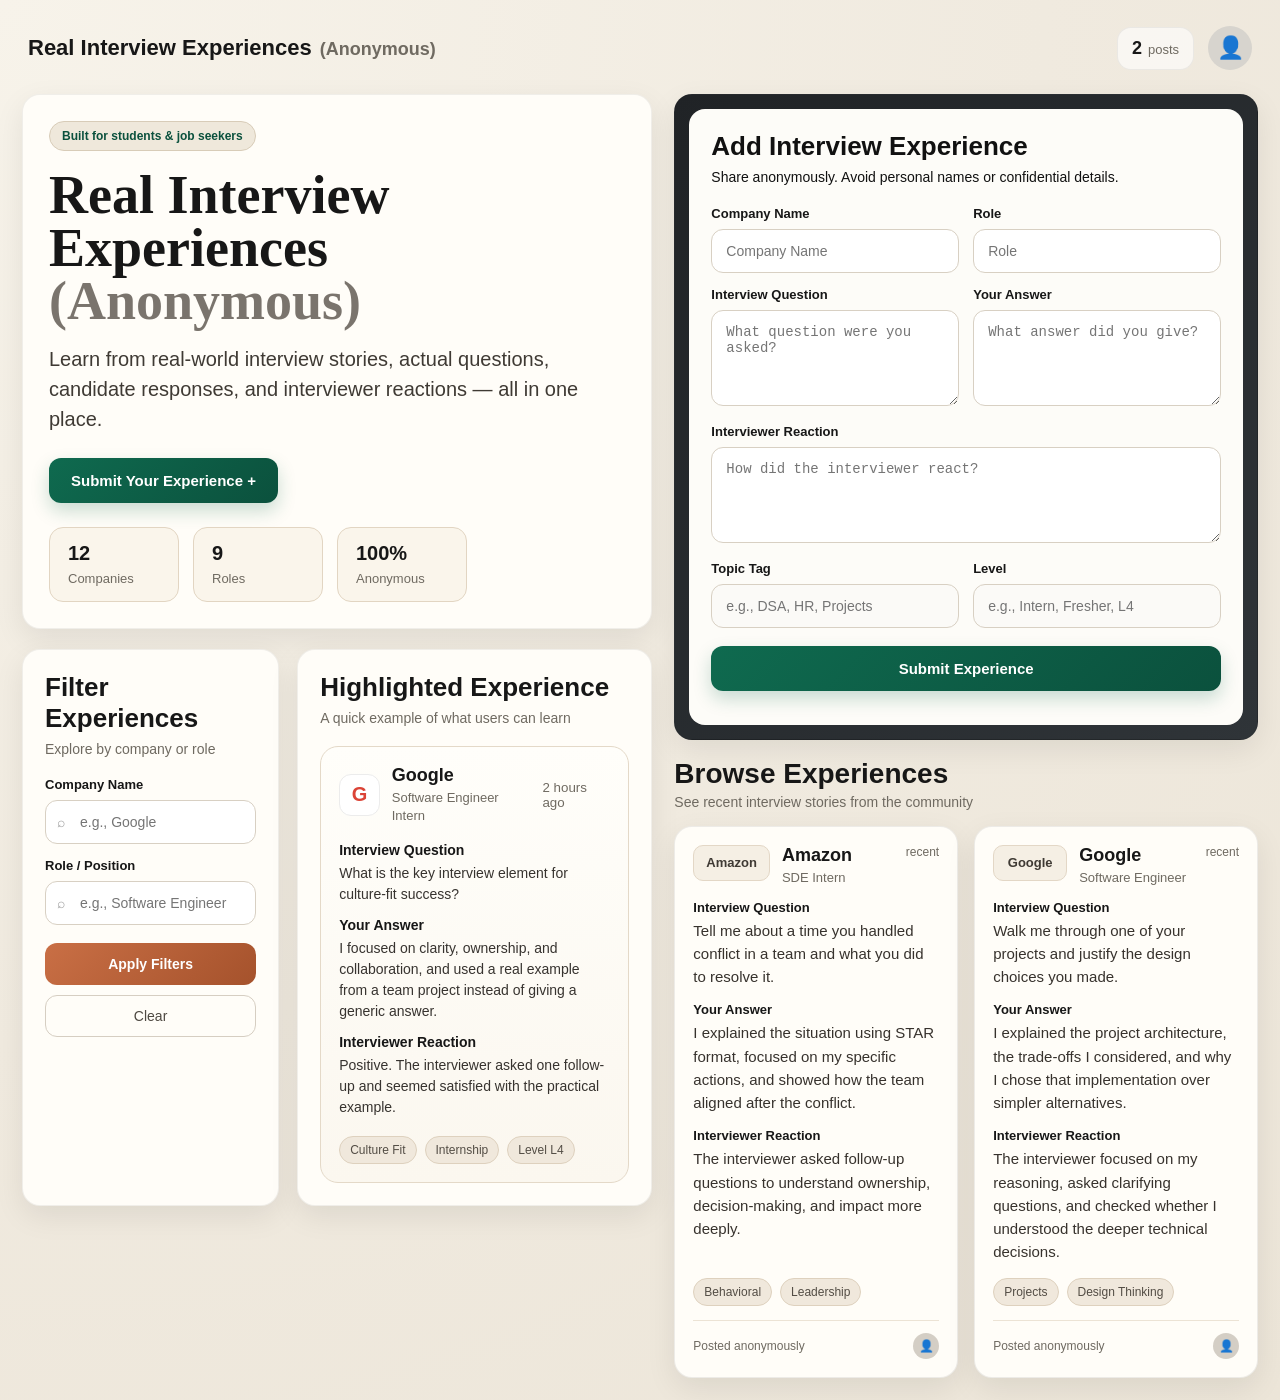
==== frontend/index.html @ eb9c809f "Initial commit for interview platform MVP" ====
<!DOCTYPE html>
<html lang="en">
<head>
  <meta charset="UTF-8" />
  <meta name="viewport" content="width=device-width, initial-scale=1.0" />
  <title>Real Interview Experiences</title>
  <link rel="stylesheet" href="style.css" />
</head>
<body>
  <div class="page-shell">
    <header class="topbar">
      <div class="brand">
        <span class="brand-main">Real Interview Experiences</span>
        <span class="brand-sub">(Anonymous)</span>
      </div>

      <div class="topbar-right">
        <div class="top-stat">
          <span class="stat-number" id="totalPosts">24</span>
          <span class="stat-label">posts</span>
        </div>
        <div class="profile-icon">👤</div>
      </div>
    </header>

    <main class="layout">
      <section class="left-panel">
        <div class="hero card soft-card">
          <div class="hero-badge">Built for students & job seekers</div>
          <h1>
            Real Interview Experiences
            <span>(Anonymous)</span>
          </h1>
          <p>
            Learn from real-world interview stories, actual questions, candidate
            responses, and interviewer reactions — all in one place.
          </p>

          <div class="hero-actions">
            <button class="primary-btn" id="scrollToFormBtn">Submit Your Experience +</button>
          </div>

          <div class="hero-stats">
            <div class="mini-stat">
              <strong>12</strong>
              <span>Companies</span>
            </div>
            <div class="mini-stat">
              <strong>9</strong>
              <span>Roles</span>
            </div>
            <div class="mini-stat">
              <strong>100%</strong>
              <span>Anonymous</span>
            </div>
          </div>
        </div>

        <div class="left-grid">
          <aside class="filters card">
            <div class="section-head">
              <h2>Filter Experiences</h2>
              <p>Explore by company or role</p>
            </div>

            <div class="form-group">
              <label for="companyFilter">Company Name</label>
              <div class="input-wrap">
                <span class="input-icon">⌕</span>
                <input type="text" id="companyFilter" placeholder="e.g., Google" />
              </div>
            </div>

            <div class="form-group">
              <label for="roleFilter">Role / Position</label>
              <div class="input-wrap">
                <span class="input-icon">⌕</span>
                <input type="text" id="roleFilter" placeholder="e.g., Software Engineer" />
              </div>
            </div>

            <button class="filter-btn" id="applyFiltersBtn">Apply Filters</button>
            <button class="clear-btn" id="clearFiltersBtn">Clear</button>
          </aside>

          <div class="featured card">
            <div class="section-head">
              <h2>Highlighted Experience</h2>
              <p>A quick example of what users can learn</p>
            </div>

            <div class="featured-card">
              <div class="featured-top">
                <div class="company-box google">G</div>
                <div>
                  <h3>Google</h3>
                  <span>Software Engineer Intern</span>
                </div>
                <small>2 hours ago</small>
              </div>

              <div class="featured-body">
                <div class="content-block">
                  <h4>Interview Question</h4>
                  <p>
                    What is the key interview element for culture-fit success?
                  </p>
                </div>

                <div class="content-block">
                  <h4>Your Answer</h4>
                  <p>
                    I focused on clarity, ownership, and collaboration, and used
                    a real example from a team project instead of giving a generic answer.
                  </p>
                </div>

                <div class="content-block">
                  <h4>Interviewer Reaction</h4>
                  <p>
                    Positive. The interviewer asked one follow-up and seemed satisfied
                    with the practical example.
                  </p>
                </div>
              </div>

              <div class="featured-footer">
                <span class="tag">Culture Fit</span>
                <span class="tag">Internship</span>
                <span class="tag">Level L4</span>
              </div>
            </div>
          </div>
        </div>
      </section>

      <section class="right-panel">
        <div class="submit-card card dark-surface" id="submissionSection">
          <div class="submit-inner">
            <div class="section-head light">
              <h2>Add Interview Experience</h2>
              <p>Share anonymously. Avoid personal names or confidential details.</p>
            </div>

            <form id="experienceForm">
              <div class="form-row">
                <div class="form-group">
                  <label for="companyName">Company Name</label>
                  <input type="text" id="companyName" placeholder="Company Name" required />
                </div>

                <div class="form-group">
                  <label for="roleName">Role</label>
                  <input type="text" id="roleName" placeholder="Role" required />
                </div>
              </div>

              <div class="form-row">
                <div class="form-group">
                  <label for="questionText">Interview Question</label>
                  <textarea id="questionText" placeholder="What question were you asked?" required></textarea>
                </div>

                <div class="form-group">
                  <label for="answerText">Your Answer</label>
                  <textarea id="answerText" placeholder="What answer did you give?" required></textarea>
                </div>
              </div>

              <div class="form-row single">
                <div class="form-group">
                  <label for="reactionText">Interviewer Reaction</label>
                  <textarea id="reactionText" placeholder="How did the interviewer react?" required></textarea>
                </div>
              </div>

              <div class="form-row meta-row">
                <div class="form-group">
                  <label for="topicTag">Topic Tag</label>
                  <input type="text" id="topicTag" placeholder="e.g., DSA, HR, Projects" />
                </div>

                <div class="form-group">
                  <label for="levelTag">Level</label>
                  <input type="text" id="levelTag" placeholder="e.g., Intern, Fresher, L4" />
                </div>
              </div>

              <button type="submit" class="primary-btn submit-btn">Submit Experience</button>
              <p class="form-message" id="formMessage"></p>
            </form>
          </div>
        </div>

        <div class="feed-wrapper">
          <div class="feed-head">
            <div>
              <h2>Browse Experiences</h2>
              <p>See recent interview stories from the community</p>
            </div>
          </div>

          <div class="feed-grid" id="feedGrid">

  <div class="experience-card" data-company="Amazon" data-role="SDE Intern">
    <div class="card-top">
      <div class="company-logo text-logo">Amazon</div>
      <div class="card-title">
        <h3>Amazon</h3>
        <span>SDE Intern</span>
      </div>
      <div class="card-time">recent</div>
    </div>

    <div class="card-section">
      <h4>Interview Question</h4>
      <p>Tell me about a time you handled conflict in a team and what you did to resolve it.</p>
    </div>

    <div class="card-section">
      <h4>Your Answer</h4>
      <p>I explained the situation using STAR format, focused on my specific actions, and showed how the team aligned after the conflict.</p>
    </div>

    <div class="card-section">
      <h4>Interviewer Reaction</h4>
      <p>The interviewer asked follow-up questions to understand ownership, decision-making, and impact more deeply.</p>
    </div>

    <div class="card-meta">
      <span class="tag">Behavioral</span>
      <span class="tag">Leadership</span>
    </div>

    <div class="card-footer">
      <span>Posted anonymously</span>
      <div class="footer-user">
        <div class="user-dot">👤</div>
      </div>
    </div>
  </div>

  <div class="experience-card" data-company="Google" data-role="Software Engineer">
    <div class="card-top">
      <div class="company-logo text-logo">Google</div>
      <div class="card-title">
        <h3>Google</h3>
        <span>Software Engineer</span>
      </div>
      <div class="card-time">recent</div>
    </div>

    <div class="card-section">
      <h4>Interview Question</h4>
      <p>Walk me through one of your projects and justify the design choices you made.</p>
    </div>

    <div class="card-section">
      <h4>Your Answer</h4>
      <p>I explained the project architecture, the trade-offs I considered, and why I chose that implementation over simpler alternatives.</p>
    </div>

    <div class="card-section">
      <h4>Interviewer Reaction</h4>
      <p>The interviewer focused on my reasoning, asked clarifying questions, and checked whether I understood the deeper technical decisions.</p>
    </div>

    <div class="card-meta">
      <span class="tag">Projects</span>
      <span class="tag">Design Thinking</span>
    </div>

    <div class="card-footer">
      <span>Posted anonymously</span>
      <div class="footer-user">
        <div class="user-dot">👤</div>
      </div>
    </div>
  </div>

</div>

          <div class="empty-state hidden" id="emptyState">
            <h3>No experiences matched your filters</h3>
            <p>Try another company or role, or be the first to share one.</p>
          </div>
        </div>
      </section>
    </main>
  </div>

  <script src="script.js"></script>
</body>
</html>
---- frontend/style.css ----
* {
  margin: 0;
  padding: 0;
  box-sizing: border-box;
}

:root {
  --bg: #f5f0e5;
  --card: #fffdf8;
  --text: #171717;
  --muted: #6f6a61;
  --line: #ddd3c4;
  --green: #0f6a4f;
  --green-dark: #0b513d;
  --accent: #c96f45;
  --accent-dark: #a5522c;
  --dark: #222629;
  --dark-2: #2d3236;
  --shadow: 0 10px 30px rgba(0, 0, 0, 0.08);
  --radius: 18px;
}

body {
  font-family: Arial, Helvetica, sans-serif;
  background: radial-gradient(circle at top left, #f7f3ea 0%, #f0eadf 55%, #ece5d8 100%);
  color: var(--text);
  min-height: 100vh;
}

.page-shell {
  max-width: 1400px;
  margin: 0 auto;
  padding: 22px;
}

.topbar {
  display: flex;
  align-items: center;
  justify-content: space-between;
  margin-bottom: 20px;
  padding: 4px 6px;
}

.brand {
  display: flex;
  align-items: baseline;
  gap: 8px;
  flex-wrap: wrap;
}

.brand-main {
  font-size: 22px;
  font-weight: 700;
}

.brand-sub {
  font-size: 18px;
  color: var(--muted);
  font-weight: 600;
}

.topbar-right {
  display: flex;
  align-items: center;
  gap: 14px;
}

.top-stat {
  background: rgba(255, 255, 255, 0.6);
  border: 1px solid rgba(0, 0, 0, 0.06);
  padding: 10px 14px;
  border-radius: 14px;
  display: flex;
  gap: 6px;
  align-items: baseline;
}

.stat-number {
  font-size: 18px;
  font-weight: 700;
}

.stat-label {
  font-size: 13px;
  color: var(--muted);
}

.profile-icon {
  width: 44px;
  height: 44px;
  border-radius: 50%;
  display: grid;
  place-items: center;
  background: #d7d4ce;
  font-size: 22px;
}

.layout {
  display: grid;
  grid-template-columns: 1.08fr 1fr;
  gap: 22px;
}

.card {
  background: var(--card);
  border: 1px solid rgba(0, 0, 0, 0.06);
  border-radius: var(--radius);
  box-shadow: var(--shadow);
}

.soft-card {
  padding: 26px;
}

.hero {
  margin-bottom: 20px;
}

.hero-badge {
  display: inline-block;
  background: #efe8db;
  color: var(--green-dark);
  border: 1px solid #d8ccb8;
  border-radius: 999px;
  padding: 7px 12px;
  font-size: 12px;
  font-weight: 700;
  margin-bottom: 18px;
}

.hero h1 {
  font-size: 54px;
  line-height: 0.98;
  font-family: Georgia, "Times New Roman", serif;
  margin-bottom: 16px;
  max-width: 700px;
}

.hero h1 span {
  color: #7a746d;
  display: block;
}

.hero p {
  color: #3f3a34;
  font-size: 20px;
  line-height: 1.5;
  max-width: 760px;
}

.hero-actions {
  margin-top: 24px;
  margin-bottom: 24px;
}

.primary-btn,
.filter-btn {
  border: none;
  cursor: pointer;
  transition: 0.2s ease;
}

.primary-btn {
  background: linear-gradient(135deg, var(--green), var(--green-dark));
  color: white;
  padding: 14px 22px;
  border-radius: 12px;
  font-size: 15px;
  font-weight: 700;
  box-shadow: 0 8px 18px rgba(15, 106, 79, 0.22);
}

.primary-btn:hover {
  transform: translateY(-1px);
}

.hero-stats {
  display: flex;
  gap: 14px;
  flex-wrap: wrap;
}

.mini-stat {
  background: #faf5eb;
  border: 1px solid #e2d5c2;
  padding: 14px 18px;
  border-radius: 14px;
  min-width: 130px;
}

.mini-stat strong {
  display: block;
  font-size: 20px;
  margin-bottom: 4px;
}

.mini-stat span {
  color: var(--muted);
  font-size: 13px;
}

.left-grid {
  display: grid;
  grid-template-columns: 0.42fr 0.58fr;
  gap: 18px;
}

.filters,
.featured {
  padding: 22px;
}

.section-head {
  margin-bottom: 18px;
}

.section-head h2 {
  font-size: 26px;
  margin-bottom: 6px;
}

.section-head p {
  color: var(--muted);
  font-size: 14px;
  line-height: 1.4;
}

.form-group {
  margin-bottom: 14px;
}

.form-group label {
  display: block;
  font-size: 13px;
  font-weight: 700;
  margin-bottom: 8px;
}

input,
textarea {
  width: 100%;
  border: 1px solid #d8d0c3;
  border-radius: 12px;
  padding: 13px 14px;
  font-size: 14px;
  background: #fff;
  color: #1e1e1e;
  outline: none;
  transition: border 0.2s ease, box-shadow 0.2s ease;
}

input:focus,
textarea:focus {
  border-color: #9ba9a3;
  box-shadow: 0 0 0 4px rgba(15, 106, 79, 0.08);
}

textarea {
  min-height: 96px;
  resize: vertical;
}

.input-wrap {
  position: relative;
}

.input-icon {
  position: absolute;
  top: 50%;
  left: 12px;
  transform: translateY(-50%);
  color: #999;
  font-size: 14px;
}

.input-wrap input {
  padding-left: 34px;
}

.filter-btn {
  width: 100%;
  background: linear-gradient(135deg, var(--accent), var(--accent-dark));
  color: white;
  padding: 13px;
  border-radius: 12px;
  font-size: 14px;
  font-weight: 700;
  margin-top: 4px;
  margin-bottom: 10px;
}

.clear-btn {
  width: 100%;
  background: transparent;
  border: 1px solid #d6cec2;
  color: #4e4942;
  padding: 12px;
  border-radius: 12px;
  font-size: 14px;
  cursor: pointer;
}

.featured-card {
  border: 1px solid #e4d9c8;
  border-radius: 18px;
  padding: 18px;
  background: linear-gradient(180deg, #fffefa 0%, #fbf7ef 100%);
}

.featured-top {
  display: flex;
  align-items: center;
  gap: 12px;
  margin-bottom: 18px;
}

.featured-top small {
  margin-left: auto;
  color: var(--muted);
}

.company-box {
  width: 42px;
  height: 42px;
  border-radius: 12px;
  display: grid;
  place-items: center;
  font-weight: 800;
  font-size: 20px;
}

.company-box.google {
  background: #fff;
  border: 1px solid #ececec;
  color: #db4437;
}

.featured-top h3 {
  font-size: 18px;
  margin-bottom: 2px;
}

.featured-top span {
  color: var(--muted);
  font-size: 13px;
}

.featured-body {
  display: flex;
  flex-direction: column;
  gap: 12px;
}

.content-block h4 {
  font-size: 14px;
  margin-bottom: 5px;
}

.content-block p {
  color: #37332f;
  font-size: 14px;
  line-height: 1.5;
}

.featured-footer {
  display: flex;
  gap: 8px;
  flex-wrap: wrap;
  margin-top: 18px;
}

.tag {
  background: #f0e8dc;
  border: 1px solid #ded1be;
  color: #534d45;
  font-size: 12px;
  padding: 6px 10px;
  border-radius: 999px;
}

.dark-surface {
  background: linear-gradient(135deg, #202326 0%, #2f3438 100%);
  padding: 14px;
}

.submit-inner {
  background: #fdfcf8;
  border-radius: 16px;
  padding: 22px;
}

.light h2,
.light p {
  color: #111;
}

.form-row {
  display: grid;
  grid-template-columns: 1fr 1fr;
  gap: 14px;
}

.form-row.single {
  grid-template-columns: 1fr;
}

.meta-row input {
  background: #fbfaf7;
}

.submit-btn {
  width: 100%;
  margin-top: 4px;
}

.form-message {
  margin-top: 12px;
  font-size: 14px;
  color: var(--green);
  font-weight: 600;
}

.feed-wrapper {
  margin-top: 18px;
}

.feed-head {
  margin-bottom: 16px;
}

.feed-head h2 {
  font-size: 28px;
  margin-bottom: 4px;
}

.feed-head p {
  color: var(--muted);
  font-size: 14px;
}

.feed-grid {
  display: grid;
  grid-template-columns: 1fr 1fr;
  gap: 16px;
}

.experience-card {
  background: #fffdf8;
  border: 1px solid rgba(0, 0, 0, 0.07);
  border-radius: 18px;
  box-shadow: var(--shadow);
  padding: 18px;
  display: flex;
  flex-direction: column;
  gap: 14px;
  min-height: 420px;
  justify-content: space-between;
}

.card-top {
  display: flex;
  gap: 12px;
  align-items: flex-start;
}

.company-logo {
  min-width: 74px;
  height: 36px;
  border-radius: 10px;
  display: grid;
  place-items: center;
  font-weight: 700;
  font-size: 13px;
  flex-shrink: 0;
  padding: 0 12px;
  background: #f5efe4;
  color: #3f3a34;
  border: 1px solid #e3d7c6;
}

.text-logo {
  background: #f5efe4;
  color: #3f3a34;
}
.card-title h3 {
  font-size: 18px;
  margin-bottom: 2px;
}

.card-title span {
  color: var(--muted);
  font-size: 13px;
}

.card-time {
  margin-left: auto;
  color: var(--muted);
  font-size: 12px;
  white-space: nowrap;
}

.card-section h4 {
  font-size: 13px;
  margin-bottom: 4px;
}

.card-section p {
  font-size: 15px;
  line-height: 1.55;
  color: #37322d;
}

.card-meta {
  display: flex;
  gap: 8px;
  flex-wrap: wrap;
  margin-top: auto;
}

.card-footer {
  display: flex;
  justify-content: space-between;
  align-items: center;
  color: var(--muted);
  font-size: 12px;
  border-top: 1px solid #ece3d5;
  padding-top: 12px;
}

.footer-user {
  display: flex;
  align-items: center;
  gap: 8px;
}

.user-dot {
  width: 26px;
  height: 26px;
  border-radius: 50%;
  background: #d4cec5;
  display: grid;
  place-items: center;
  font-size: 12px;
}

.empty-state {
  background: #fffaf0;
  border: 1px dashed #d5c7b3;
  border-radius: 18px;
  padding: 30px;
  text-align: center;
  margin-top: 10px;
}

.empty-state h3 {
  margin-bottom: 8px;
}

.empty-state p {
  color: var(--muted);
}

.hidden {
  display: none;
}

@media (max-width: 1200px) {
  .layout {
    grid-template-columns: 1fr;
  }

  .left-grid {
    grid-template-columns: 1fr;
  }

  .hero h1 {
    font-size: 46px;
  }
}

@media (max-width: 800px) {
  .page-shell {
    padding: 16px;
  }

  .topbar {
    gap: 12px;
    align-items: flex-start;
    flex-direction: column;
  }

  .hero h1 {
    font-size: 38px;
  }

  .hero p {
    font-size: 17px;
  }

  .form-row,
  .feed-grid {
    grid-template-columns: 1fr;
  }

  .brand-main {
    font-size: 18px;
  }

  .brand-sub {
    font-size: 15px;
  }
}

.experience-card:hover,
.featured-card:hover {
  transform: translateY(-4px);
  transition: 0.2s ease;
}
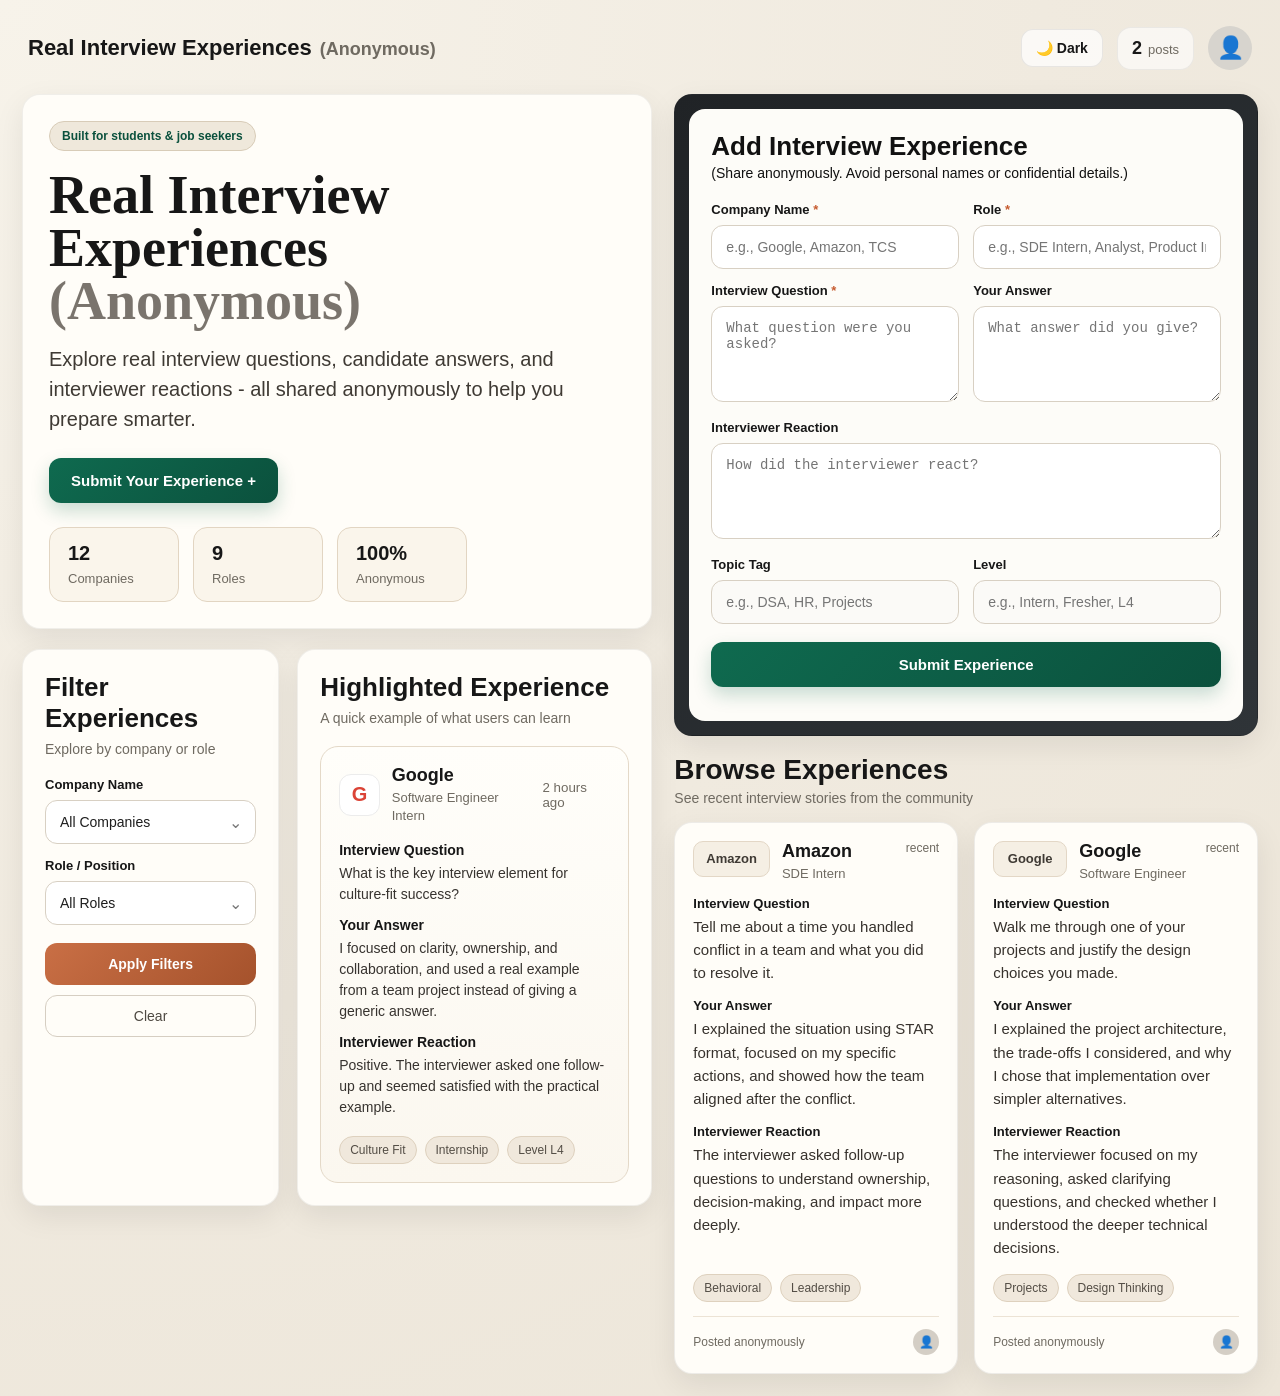
==== commit 4c07cc50: "Add dropdown filters, dark mode, mobile fixes and required fields" ====
--- a/frontend/index.html
+++ b/frontend/index.html
@@ -15,32 +15,33 @@
       </div>
 
       <div class="topbar-right">
-        <div class="top-stat">
-          <span class="stat-number" id="totalPosts">24</span>
-          <span class="stat-label">posts</span>
-        </div>
-        <div class="profile-icon">👤</div>
-      </div>
+  <button class="mode-toggle" id="modeToggle" type="button">🌙 Dark</button>
+
+  <div class="top-stat">
+    <span class="stat-number" id="totalPosts">24</span>
+    <span class="stat-label">posts</span>
+  </div>
+
+  <div class="profile-icon">👤</div>
+</div>
     </header>
 
     <main class="layout">
       <section class="left-panel">
         <div class="hero card soft-card">
           <div class="hero-badge">Built for students & job seekers</div>
-          <h1>
-            Real Interview Experiences
-            <span>(Anonymous)</span>
-          </h1>
-          <p>
-            Learn from real-world interview stories, actual questions, candidate
-            responses, and interviewer reactions — all in one place.
-          </p>
-
-          <div class="hero-actions">
-            <button class="primary-btn" id="scrollToFormBtn">Submit Your Experience +</button>
-          </div>
-
-          <div class="hero-stats">
+<h1>
+  Real Interview Experiences
+  <span>(Anonymous)</span>
+</h1>
+<p class="hero-text">Explore real interview questions, candidate answers, and interviewer reactions - all shared anonymously to help you prepare smarter.</p>
+
+<div class="hero-actions">
+  <button class="primary-btn" id="scrollToFormBtn">Submit Your Experience +</button>
+</div>
+
+<div class="hero-stats">
+
             <div class="mini-stat">
               <strong>12</strong>
               <span>Companies</span>
@@ -64,20 +65,22 @@
             </div>
 
             <div class="form-group">
-              <label for="companyFilter">Company Name</label>
-              <div class="input-wrap">
-                <span class="input-icon">⌕</span>
-                <input type="text" id="companyFilter" placeholder="e.g., Google" />
-              </div>
-            </div>
-
-            <div class="form-group">
-              <label for="roleFilter">Role / Position</label>
-              <div class="input-wrap">
-                <span class="input-icon">⌕</span>
-                <input type="text" id="roleFilter" placeholder="e.g., Software Engineer" />
-              </div>
-            </div>
+  <label for="companyFilter">Company Name</label>
+  <div class="select-wrap">
+    <select id="companyFilter">
+      <option value="all">All Companies</option>
+    </select>
+  </div>
+</div>
+
+<div class="form-group">
+  <label for="roleFilter">Role / Position</label>
+  <div class="select-wrap">
+    <select id="roleFilter">
+      <option value="all">All Roles</option>
+    </select>
+  </div>
+</div>
 
             <button class="filter-btn" id="applyFiltersBtn">Apply Filters</button>
             <button class="clear-btn" id="clearFiltersBtn">Clear</button>
@@ -139,38 +142,38 @@
           <div class="submit-inner">
             <div class="section-head light">
               <h2>Add Interview Experience</h2>
-              <p>Share anonymously. Avoid personal names or confidential details.</p>
+              <p class="form-note">(Share anonymously. Avoid personal names or confidential details.)</p>
             </div>
 
             <form id="experienceForm">
               <div class="form-row">
                 <div class="form-group">
-                  <label for="companyName">Company Name</label>
-                  <input type="text" id="companyName" placeholder="Company Name" required />
-                </div>
-
-                <div class="form-group">
-                  <label for="roleName">Role</label>
-                  <input type="text" id="roleName" placeholder="Role" required />
+                  <label for="companyName">Company Name <span class="required-star">*</span></label>
+                  <input type="text" id="companyName" placeholder="e.g., Google, Amazon, TCS" required />
+                </div>
+
+                <div class="form-group">
+                  <label for="roleName">Role <span class="required-star">*</span></label>
+                  <input type="text" id="roleName" placeholder="e.g., SDE Intern, Analyst, Product Intern" required />
                 </div>
               </div>
 
               <div class="form-row">
                 <div class="form-group">
-                  <label for="questionText">Interview Question</label>
+                  <label for="questionText">Interview Question <span class="required-star">*</span></label>
                   <textarea id="questionText" placeholder="What question were you asked?" required></textarea>
                 </div>
 
                 <div class="form-group">
                   <label for="answerText">Your Answer</label>
-                  <textarea id="answerText" placeholder="What answer did you give?" required></textarea>
+                  <textarea id="answerText" placeholder="What answer did you give?"></textarea>
                 </div>
               </div>
 
               <div class="form-row single">
                 <div class="form-group">
                   <label for="reactionText">Interviewer Reaction</label>
-                  <textarea id="reactionText" placeholder="How did the interviewer react?" required></textarea>
+                  <textarea id="reactionText" placeholder="How did the interviewer react?"></textarea>
                 </div>
               </div>
 
--- a/frontend/style.css
+++ b/frontend/style.css
@@ -85,6 +85,11 @@
   color: var(--muted);
 }
 
+.required-star {
+  color: #c65a2e;
+  font-weight: 700;
+}
+
 .profile-icon {
   width: 44px;
   height: 44px;
@@ -615,4 +620,223 @@
 .featured-card:hover {
   transform: translateY(-4px);
   transition: 0.2s ease;
+}
+
+.form-note {
+  font-size: 14px;
+  color: #6f6a63;
+  margin-top: -4px;
+  margin-bottom: 18px;
+}
+
+.hero-text {
+  font-size: 18px;
+  line-height: 1.6;
+  color: #4b453f;
+  margin: 14px 0 0;
+}
+
+select {
+  width: 100%;
+  border: 1px solid #d8d0c3;
+  border-radius: 12px;
+  padding: 13px 14px;
+  font-size: 14px;
+  background: #fff;
+  color: #1e1e1e;
+  outline: none;
+  transition: border 0.2s ease, box-shadow 0.2s ease;
+  appearance: none;
+  cursor: pointer;
+}
+
+select:focus {
+  border-color: #9ba9a3;
+  box-shadow: 0 0 0 4px rgba(15, 106, 79, 0.08);
+}
+
+.select-wrap {
+  position: relative;
+}
+
+.select-wrap::after {
+  content: "⌄";
+  position: absolute;
+  right: 14px;
+  top: 50%;
+  transform: translateY(-50%);
+  color: #777;
+  pointer-events: none;
+  font-size: 16px;
+}
+
+.mode-toggle {
+  border: 1px solid rgba(0, 0, 0, 0.08);
+  background: rgba(255, 255, 255, 0.7);
+  color: #171717;
+  padding: 10px 14px;
+  border-radius: 12px;
+  font-size: 14px;
+  font-weight: 700;
+  cursor: pointer;
+  transition: 0.2s ease;
+}
+
+.mode-toggle:hover {
+  transform: translateY(-1px);
+}
+
+#submissionSection {
+  scroll-margin-top: 24px;
+}
+
+body.dark-mode {
+  background: radial-gradient(circle at top left, #1d2125 0%, #181b1f 55%, #131619 100%);
+  color: #f4f0e8;
+}
+
+body.dark-mode .card,
+body.dark-mode .submit-inner,
+body.dark-mode .experience-card,
+body.dark-mode .featured-card,
+body.dark-mode .filters,
+body.dark-mode .featured,
+body.dark-mode .top-stat,
+body.dark-mode .mini-stat {
+  background: #23282d;
+  color: #f4f0e8;
+  border-color: rgba(255, 255, 255, 0.08);
+}
+
+body.dark-mode .section-head p,
+body.dark-mode .card-title span,
+body.dark-mode .card-time,
+body.dark-mode .card-footer,
+body.dark-mode .hero-text,
+body.dark-mode .brand-sub,
+body.dark-mode .stat-label,
+body.dark-mode .mini-stat span,
+body.dark-mode .content-block p,
+body.dark-mode .card-section p,
+body.dark-mode .form-note {
+  color: #cfc7bc;
+}
+
+body.dark-mode .light h2,
+body.dark-mode .light p,
+body.dark-mode .section-head h2,
+body.dark-mode .brand-main,
+body.dark-mode .stat-number,
+body.dark-mode .card-title h3,
+body.dark-mode .card-section h4,
+body.dark-mode .content-block h4,
+body.dark-mode .featured-top h3,
+body.dark-mode .hero h1 {
+  color: #f7f3ec;
+}
+
+body.dark-mode input,
+body.dark-mode textarea,
+body.dark-mode select {
+  background: #171b1f;
+  color: #f5f1ea;
+  border-color: #3a4249;
+}
+
+body.dark-mode input::placeholder,
+body.dark-mode textarea::placeholder {
+  color: #9f988e;
+}
+
+body.dark-mode .tag,
+body.dark-mode .company-logo,
+body.dark-mode .hero-badge {
+  background: #2c3238;
+  color: #f3ede3;
+  border-color: #41474e;
+}
+
+body.dark-mode .mode-toggle {
+  background: #2a3036;
+  color: #f5f1ea;
+  border-color: #3b4248;
+}
+
+body.dark-mode .profile-icon,
+body.dark-mode .user-dot {
+  background: #3b4248;
+}
+
+@media (max-width: 800px) {
+  .page-shell {
+    padding: 12px;
+  }
+
+  .layout {
+    gap: 16px;
+  }
+
+  .soft-card,
+  .filters,
+  .featured,
+  .submit-inner {
+    padding: 18px;
+  }
+
+  .hero h1 {
+    font-size: 34px;
+    line-height: 1.05;
+  }
+
+  .hero-text {
+    font-size: 16px;
+    line-height: 1.5;
+  }
+
+  .section-head h2,
+  .light h2 {
+    font-size: 20px;
+    line-height: 1.2;
+  }
+
+  .form-note {
+    font-size: 13px;
+    margin-bottom: 14px;
+  }
+
+  .topbar-right {
+    width: 100%;
+    justify-content: space-between;
+  }
+
+  .hero-stats {
+    gap: 10px;
+  }
+
+  .mini-stat {
+    min-width: calc(33.33% - 7px);
+    padding: 12px;
+  }
+
+  input,
+  textarea,
+  select {
+    font-size: 16px;
+  }
+
+  textarea {
+    min-height: 110px;
+  }
+
+  .submit-card {
+    padding: 10px;
+  }
+
+  .feed-wrapper {
+    margin-top: 14px;
+  }
+
+  .feed-head h2 {
+    font-size: 24px;
+  }
 }
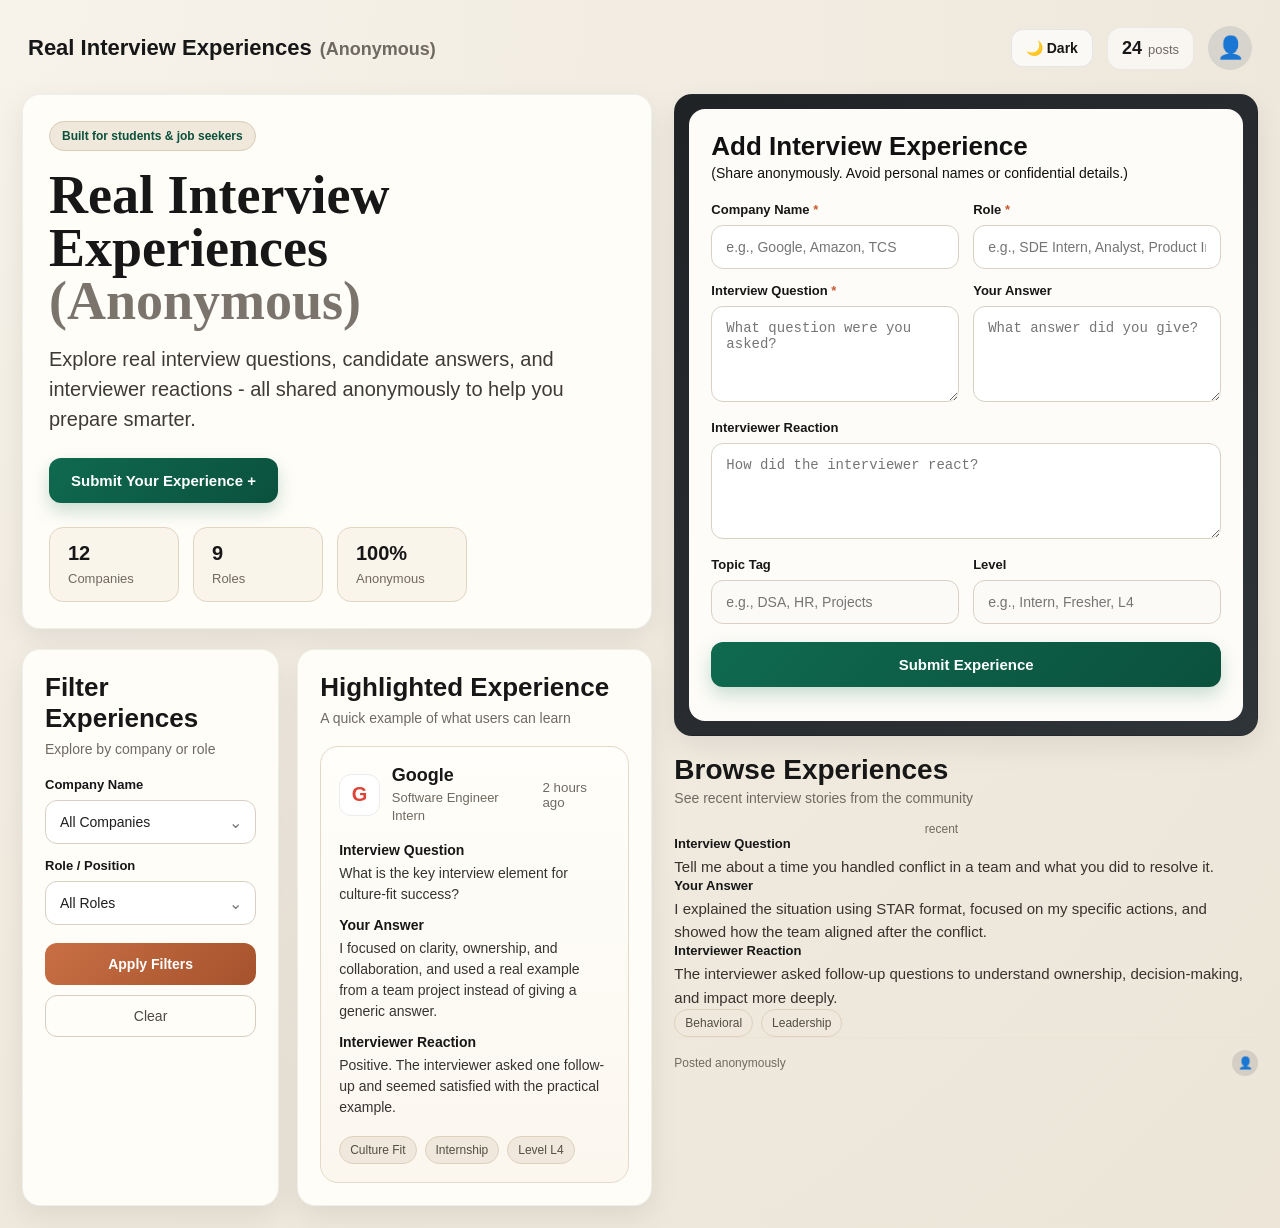
==== commit 38f60351: "Fix dynamic feed and remove static cards" ====
--- a/frontend/index.html
+++ b/frontend/index.html
@@ -205,13 +205,7 @@
 
           <div class="feed-grid" id="feedGrid">
 
-  <div class="experience-card" data-company="Amazon" data-role="SDE Intern">
-    <div class="card-top">
-      <div class="company-logo text-logo">Amazon</div>
-      <div class="card-title">
-        <h3>Amazon</h3>
-        <span>SDE Intern</span>
-      </div>
+  
       <div class="card-time">recent</div>
     </div>
 
@@ -243,43 +237,7 @@
     </div>
   </div>
 
-  <div class="experience-card" data-company="Google" data-role="Software Engineer">
-    <div class="card-top">
-      <div class="company-logo text-logo">Google</div>
-      <div class="card-title">
-        <h3>Google</h3>
-        <span>Software Engineer</span>
-      </div>
-      <div class="card-time">recent</div>
-    </div>
-
-    <div class="card-section">
-      <h4>Interview Question</h4>
-      <p>Walk me through one of your projects and justify the design choices you made.</p>
-    </div>
-
-    <div class="card-section">
-      <h4>Your Answer</h4>
-      <p>I explained the project architecture, the trade-offs I considered, and why I chose that implementation over simpler alternatives.</p>
-    </div>
-
-    <div class="card-section">
-      <h4>Interviewer Reaction</h4>
-      <p>The interviewer focused on my reasoning, asked clarifying questions, and checked whether I understood the deeper technical decisions.</p>
-    </div>
-
-    <div class="card-meta">
-      <span class="tag">Projects</span>
-      <span class="tag">Design Thinking</span>
-    </div>
-
-    <div class="card-footer">
-      <span>Posted anonymously</span>
-      <div class="footer-user">
-        <div class="user-dot">👤</div>
-      </div>
-    </div>
-  </div>
+  
 
 </div>
 
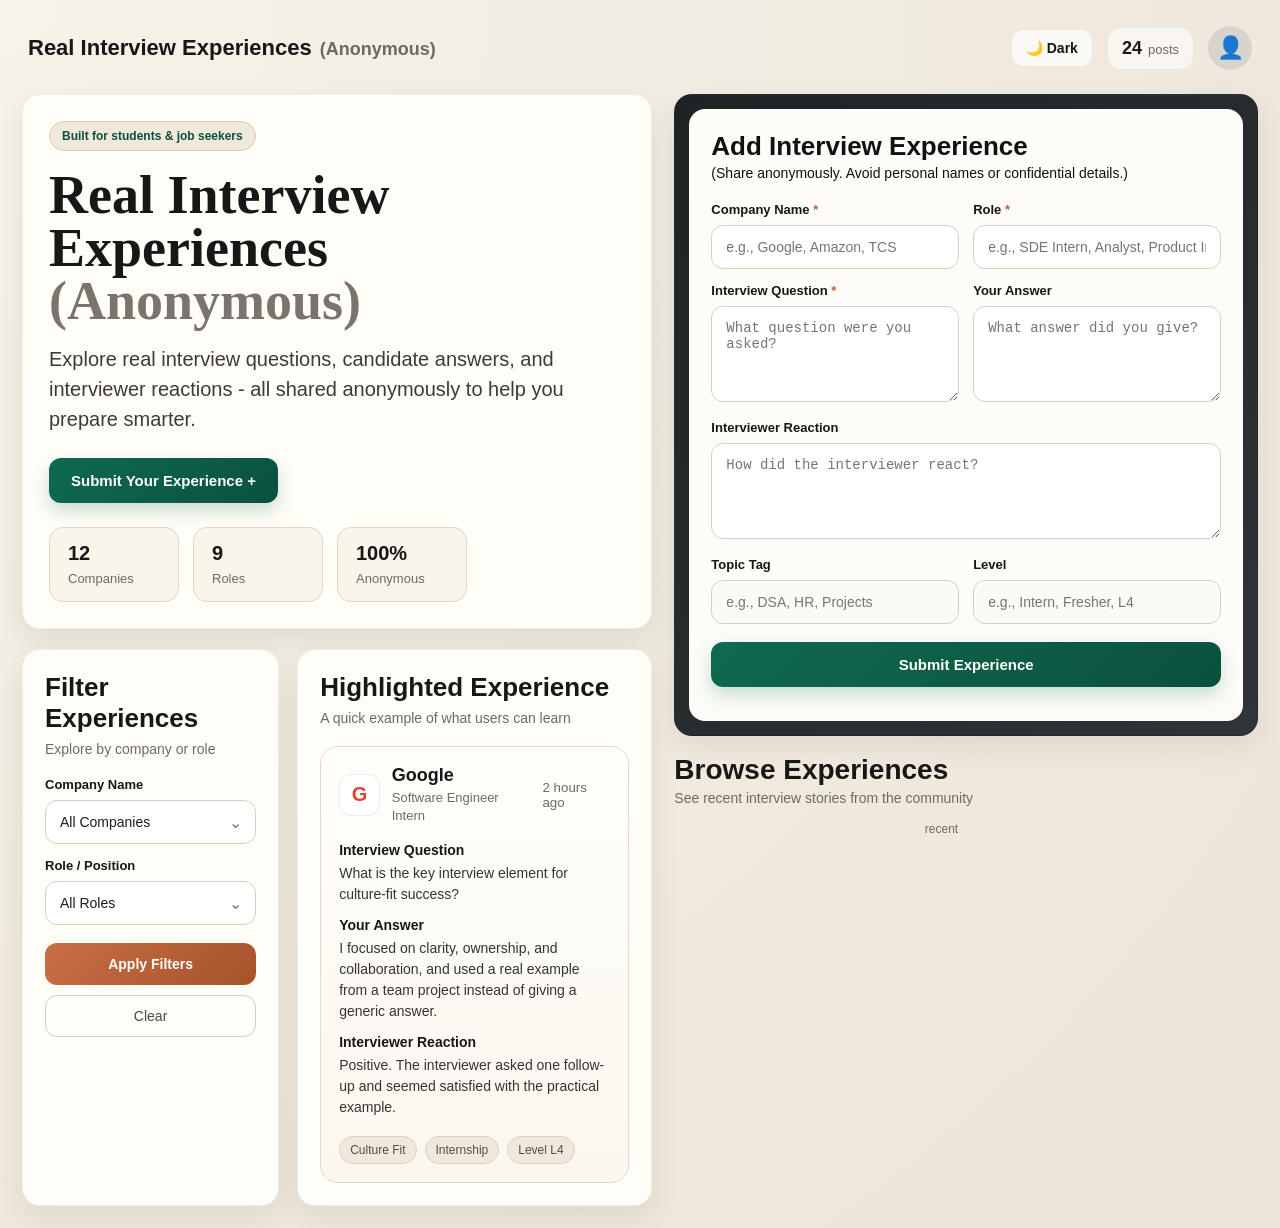
==== commit 99038795: "Fix leftover static card content issue" ====
--- a/frontend/index.html
+++ b/frontend/index.html
@@ -208,37 +208,7 @@
   
       <div class="card-time">recent</div>
     </div>
-
-    <div class="card-section">
-      <h4>Interview Question</h4>
-      <p>Tell me about a time you handled conflict in a team and what you did to resolve it.</p>
-    </div>
-
-    <div class="card-section">
-      <h4>Your Answer</h4>
-      <p>I explained the situation using STAR format, focused on my specific actions, and showed how the team aligned after the conflict.</p>
-    </div>
-
-    <div class="card-section">
-      <h4>Interviewer Reaction</h4>
-      <p>The interviewer asked follow-up questions to understand ownership, decision-making, and impact more deeply.</p>
-    </div>
-
-    <div class="card-meta">
-      <span class="tag">Behavioral</span>
-      <span class="tag">Leadership</span>
-    </div>
-
-    <div class="card-footer">
-      <span>Posted anonymously</span>
-      <div class="footer-user">
-        <div class="user-dot">👤</div>
-      </div>
-    </div>
-  </div>
-
-  
-
+  </div>
 </div>
 
           <div class="empty-state hidden" id="emptyState">
